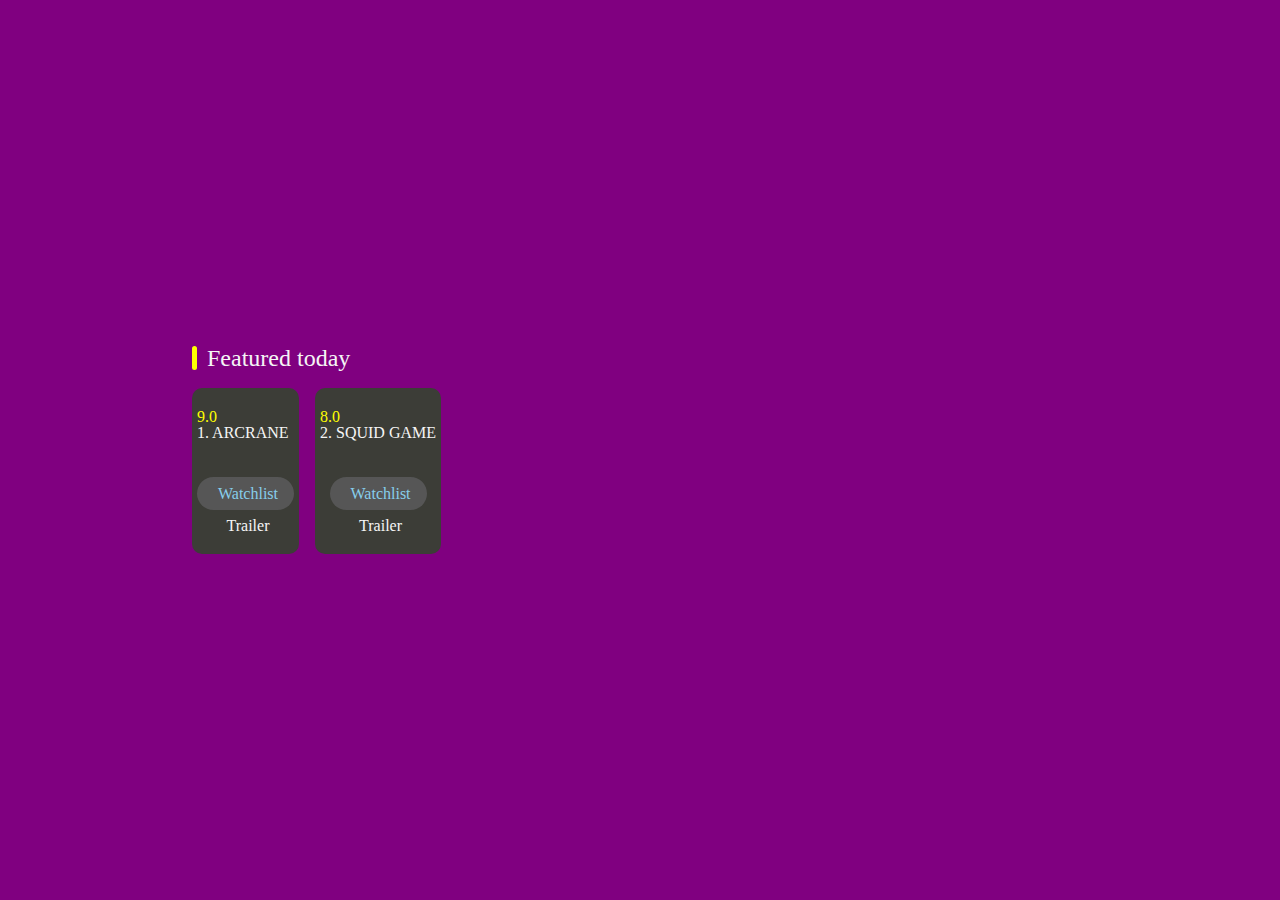
==== index.html @ 0be27c81 "Add files via upload" ====
<!DOCTYPE html>
<html lang="en">
<head>
    <meta charset="UTF-8">
    <meta name="viewport" content="width=device-width, initial-scale=1.0">
    <title>IMDB</title>
    <link rel="stylesheet" href="main.style.css">
    <link rel="stylesheet" href="https://cdnjs.cloudflare.com/ajax/libs/font-awesome/6.7.1/css/all.min.css" integrity="sha512-5Hs3dF2AEPkpNAR7UiOHba+lRSJNeM2ECkwxUIxC1Q/FLycGTbNapWXB4tP889k5T5Ju8fs4b1P5z/iB4nMfSQ==" crossorigin="anonymous" referrerpolicy="no-referrer" />
</head>
<body>
    <div class="container">
       <div class="content">
            <!-- Header -->
            <div class="featured-header">
                <div style="width: 5px; height: auto; background-color: yellow; margin-right: 10px; border-radius: 100rem;"></div>
                <span style="color: whitesmoke; font-size: 1.5rem;">Featured today</span> 
            </div>

            <!-- Content -->
            <div class="featured-content">
                <!-- Content Element -->
                <div class="featured-element">
                    <!-- Thumbail -->
                    <div>
                        <img
                            src="https://m.media-amazon.com/images/M/MV5BOWJhYjdjNWEtMWFmNC00ZjNkLThlZGEtN2NkM2U3NTVmMjZkXkEyXkFqcGc@._V1_QL75_UY207_CR13,0,140,207_.jpg" 
                            alt=""
                        />
                    </div>
    
                    <!-- Content Detail -->
                    <div class="featured-detail">
                        <div class="featured-detail-header">
                            <p>
                                <i class="fa-solid fa-star" style="color: yellow"></i>
                                <span style="color: yellow;">
                                    9.0
                                </span>
                            </p>
                            <p>1. ARCRANE</p>
                        </div>
        
                        <!-- Button -->
                        <div class="featured-detail-button">
                            <!-- #TODO: Watchlist button -->
                            <div>
                                <a class="primary-btn" href="arcane.html">
                                    <i class="fa-solid fa-plus" style="margin-right: 5px; font-size: 0.8rem;"></i>
                                    Watchlist
                                </a>
                            </div>
        
                            <!-- #TODO: Trailer -->
                            <div>
                                <a class="secondary-btn">
                                    <i class="fa-solid fa-play" style="margin-right: 5px; font-size: 0.8rem;"></i>
                                    Trailer
                                </a>
                            </div>
                        </div>
                    </div>
                </div>

                <div class="featured-element">
                    <!-- Thumbail -->
                    <div>
                        <img
                            src="https://m.media-amazon.com/images/M/MV5BYTYzMTlmNDctNmVkNS00YzRlLWE5MjAtODdjZWRkYzRlNWVlXkEyXkFqcGc@._V1_QL75_UX140_CR0,0,140,207_.jpg" 
                            alt=""
                        />
                    </div>
    
                    <!-- Content Detail -->
                    <div class="featured-detail">
                        <div class="featured-detail-header">
                            <p>
                                <i class="fa-solid fa-star" style="color: yellow"></i>
                                <span style="color: yellow;">
                                    8.0
                                </span>
                            </p>
                            <p>2. SQUID GAME</p>
                        </div>
        
                        <!-- Button -->
                        <div class="featured-detail-button">
                            <!-- #TODO: Watchlist button -->
                            <div>
                                <a class="primary-btn" href="squid.html">
                                    <i class="fa-solid fa-plus" style="margin-right: 5px; font-size: 0.8rem;"></i>
                                    Watchlist
                                </a>
                            </div>
        
                            <!-- #TODO: Trailer -->
                            <div>
                                <a class="secondary-btn">
                                    <i class="fa-solid fa-play" style="margin-right: 5px; font-size: 0.8rem;"></i>
                                    Trailer
                                </a>
                            </div>
                        </div>
                    </div>
                </div>
       </div> 
    </div>
</body>
</html>
---- main.style.css ----
/* http://meyerweb.com/eric/tools/css/reset/ 
   v2.0 | 20110126
   License: none (public domain)
*/

html, body, div, span, applet, object, iframe,
h1, h2, h3, h4, h5, h6, p, blockquote, pre,
a, abbr, acronym, address, big, cite, code,
del, dfn, em, img, ins, kbd, q, s, samp,
small, strike, strong, sub, sup, tt, var,
b, u, i, center,
dl, dt, dd, ol, ul, li,
fieldset, form, label, legend,
table, caption, tbody, tfoot, thead, tr, th, td,
article, aside, canvas, details, embed, 
figure, figcaption, footer, header, hgroup, 
menu, nav, output, ruby, section, summary,
time, mark, audio, video {
	margin: 0;
	padding: 0;
	border: 0;
	font-size: 100%;
	font: inherit;
	vertical-align: baseline;
}
/* HTML5 display-role reset for older browsers */
article, aside, details, figcaption, figure, 
footer, header, hgroup, menu, nav, section {
	display: block;
}
body {
	line-height: 1;
}
ol, ul {
	list-style: none;
}
blockquote, q {
	quotes: none;
}
blockquote:before, blockquote:after,
q:before, q:after {
	content: '';
	content: none;
}
table {
	border-collapse: collapse;
	border-spacing: 0;
}

.container {
    height: 100vh;
    width: 100vw;
    display: flex;
    justify-content: center;
    align-items: center;
    background-color: purple;
}

.content {
    width: 70vw;
    margin-left: auto;
    margin-right: auto;
}

.featured-header {
    display: flex;
    margin-bottom: 2vh;
}

.featured-content {
    display: flex;
    gap: 1rem;
}

.featured-element {
    background-color: #3C3D37;
    border-radius: 10px;
    img {
        border-radius: 10px 10px 0px 0px;
    }
}

.featured-detail {
    padding: 5px;
    padding-bottom: 20px;
}

.featured-detail-header {
    margin-bottom: 5vh;

    p {
        color: whitesmoke;
    }
}

.featured-detail-button {
    display: flex;
    gap: 1rem;
    flex-direction: column;
    justify-content: center;
    align-items: center;
}

.primary-btn {
    background-color: #565656;
    text-decoration: none;
    color: skyblue;
    padding: 0.5rem 1rem;
    border-radius: 15rem;
}

.secondary-btn {
    text-decoration: none;
    color: whitesmoke;
    padding: 0.5rem 1rem;
    border-radius: 15rem;
}
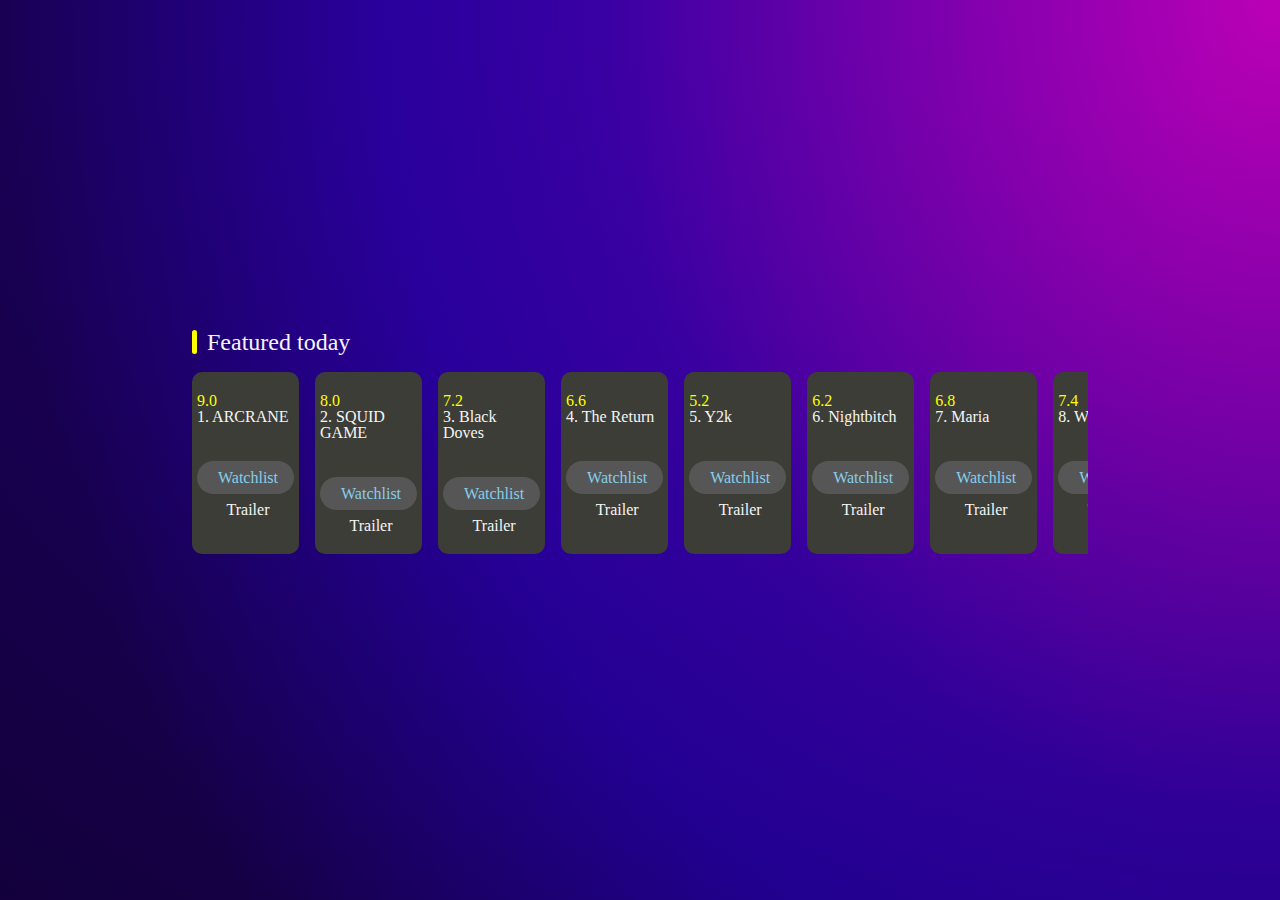
==== commit ba1934e1: "update pickup page" ====
--- a/index.html
+++ b/index.html
@@ -42,7 +42,7 @@
         
                         <!-- Button -->
                         <div class="featured-detail-button">
-                            <!-- #TODO: Watchlist button -->
+                            <!-- Watchlist button -->
                             <div>
                                 <a class="primary-btn" href="arcane.html">
                                     <i class="fa-solid fa-plus" style="margin-right: 5px; font-size: 0.8rem;"></i>
@@ -50,9 +50,9 @@
                                 </a>
                             </div>
         
-                            <!-- #TODO: Trailer -->
-                            <div>
-                                <a class="secondary-btn">
+                            <!-- Trailer -->
+                            <div>
+                                <a class="secondary-btn" href="https://www.youtube.com/watch?v=4Ps6nV4wiCE" target="_blank">
                                     <i class="fa-solid fa-play" style="margin-right: 5px; font-size: 0.8rem;"></i>
                                     Trailer
                                 </a>
@@ -84,7 +84,7 @@
         
                         <!-- Button -->
                         <div class="featured-detail-button">
-                            <!-- #TODO: Watchlist button -->
+                            <!-- Watchlist button -->
                             <div>
                                 <a class="primary-btn" href="squid.html">
                                     <i class="fa-solid fa-plus" style="margin-right: 5px; font-size: 0.8rem;"></i>
@@ -92,17 +92,264 @@
                                 </a>
                             </div>
         
-                            <!-- #TODO: Trailer -->
-                            <div>
-                                <a class="secondary-btn">
-                                    <i class="fa-solid fa-play" style="margin-right: 5px; font-size: 0.8rem;"></i>
-                                    Trailer
-                                </a>
-                            </div>
-                        </div>
-                    </div>
-                </div>
-       </div> 
+                            <!-- Trailer -->
+                            <div>
+                                <a class="secondary-btn" href="https://www.youtube.com/watch?v=oqxAJKy0ii4" target="_blank">
+                                    <i class="fa-solid fa-play" style="margin-right: 5px; font-size: 0.8rem;"></i>
+                                    Trailer
+                                </a>
+                            </div>
+                        </div>
+                    </div>
+                </div>
+                <div class="featured-element">
+                    <!-- Thumbail -->
+                    <div>
+                        <img
+                            src="https://m.media-amazon.com/images/M/MV5BMDQyNzE2NmYtMzExMy00NTBjLWE4ODItNjI1OTNkZWVjNDUyXkEyXkFqcGc@._V1_QL75_UX140_CR0,0,140,207_.jpg" 
+                            alt=""
+                        />
+                    </div>
+    
+                    <!-- Content Detail -->
+                    <div class="featured-detail">
+                        <div class="featured-detail-header">
+                            <p>
+                                <i class="fa-solid fa-star" style="color: yellow"></i>
+                                <span style="color: yellow;">
+                                    7.2
+                                </span>
+                            </p>
+                            <p>3. Black Doves</p>
+                        </div>
+        
+                        <!-- Button -->
+                        <div class="featured-detail-button">
+                            <!-- Watchlist button -->
+                            <div>
+                                <a class="primary-btn" href="#">
+                                    <i class="fa-solid fa-plus" style="margin-right: 5px; font-size: 0.8rem;"></i>
+                                    Watchlist
+                                </a>
+                            </div>
+        
+                            <!-- Trailer -->
+                            <div>
+                                <a class="secondary-btn">
+                                    <i class="fa-solid fa-play" style="margin-right: 5px; font-size: 0.8rem;"></i>
+                                    Trailer
+                                </a>
+                            </div>
+                        </div>
+                    </div>
+                </div>
+                <div class="featured-element">
+                    <!-- Thumbail -->
+                    <div>
+                        <img
+                            src="https://m.media-amazon.com/images/M/MV5BMDNlNzQ5NDAtYTdlZC00YTRiLTg0ZWUtMmY5NWYyNzdiYTYyXkEyXkFqcGc@._V1_QL75_UX140_CR0,0,140,207_.jpg" 
+                            alt=""
+                        />
+                    </div>
+    
+                    <!-- Content Detail -->
+                    <div class="featured-detail">
+                        <div class="featured-detail-header">
+                            <p>
+                                <i class="fa-solid fa-star" style="color: yellow"></i>
+                                <span style="color: yellow;">
+                                    6.6
+                                </span>
+                            </p>
+                            <p>4. The Return</p>
+                        </div>
+        
+                        <!-- Button -->
+                        <div class="featured-detail-button">
+                            <!-- Watchlist button -->
+                            <div>
+                                <a class="primary-btn" href="#">
+                                    <i class="fa-solid fa-plus" style="margin-right: 5px; font-size: 0.8rem;"></i>
+                                    Watchlist
+                                </a>
+                            </div>
+        
+                            <!-- Trailer -->
+                            <div>
+                                <a class="secondary-btn">
+                                    <i class="fa-solid fa-play" style="margin-right: 5px; font-size: 0.8rem;"></i>
+                                    Trailer
+                                </a>
+                            </div>
+                        </div>
+                    </div>
+                </div>
+                <div class="featured-element">
+                    <!-- Thumbail -->
+                    <div>
+                        <img
+                            src="https://m.media-amazon.com/images/M/MV5BYTQxNWJmYTEtZTMzMS00MDk1LTlkMTgtYmRhOTRmMjdkOGRiXkEyXkFqcGc@._V1_QL75_UY207_CR0,0,140,207_.jpg" 
+                            alt=""
+                        />
+                    </div>
+    
+                    <!-- Content Detail -->
+                    <div class="featured-detail">
+                        <div class="featured-detail-header">
+                            <p>
+                                <i class="fa-solid fa-star" style="color: yellow"></i>
+                                <span style="color: yellow;">
+                                    5.2
+                                </span>
+                            </p>
+                            <p>5. Y2k</p>
+                        </div>
+        
+                        <!-- Button -->
+                        <div class="featured-detail-button">
+                            <!-- Watchlist button -->
+                            <div>
+                                <a class="primary-btn" href="#">
+                                    <i class="fa-solid fa-plus" style="margin-right: 5px; font-size: 0.8rem;"></i>
+                                    Watchlist
+                                </a>
+                            </div>
+        
+                            <!-- Trailer -->
+                            <div>
+                                <a class="secondary-btn">
+                                    <i class="fa-solid fa-play" style="margin-right: 5px; font-size: 0.8rem;"></i>
+                                    Trailer
+                                </a>
+                            </div>
+                        </div>
+                    </div>
+                </div>
+                <div class="featured-element">
+                    <!-- Thumbail -->
+                    <div>
+                        <img
+                            src="https://m.media-amazon.com/images/M/MV5BNjI2NzNjMDAtMjI3NC00YzJhLWIyYTktNzZhMzg0MmRkNDM3XkEyXkFqcGc@._V1_QL75_UX140_CR0,1,140,207_.jpg" 
+                            alt=""
+                        />
+                    </div>
+    
+                    <!-- Content Detail -->
+                    <div class="featured-detail">
+                        <div class="featured-detail-header">
+                            <p>
+                                <i class="fa-solid fa-star" style="color: yellow"></i>
+                                <span style="color: yellow;">
+                                    6.2
+                                </span>
+                            </p>
+                            <p>6. Nightbitch</p>
+                        </div>
+        
+                        <!-- Button -->
+                        <div class="featured-detail-button">
+                            <!-- Watchlist button -->
+                            <div>
+                                <a class="primary-btn" href="#">
+                                    <i class="fa-solid fa-plus" style="margin-right: 5px; font-size: 0.8rem;"></i>
+                                    Watchlist
+                                </a>
+                            </div>
+        
+                            <!-- Trailer -->
+                            <div>
+                                <a class="secondary-btn">
+                                    <i class="fa-solid fa-play" style="margin-right: 5px; font-size: 0.8rem;"></i>
+                                    Trailer
+                                </a>
+                            </div>
+                        </div>
+                    </div>
+                </div>
+                <div class="featured-element">
+                    <!-- Thumbail -->
+                    <div>
+                        <img
+                            src="https://m.media-amazon.com/images/M/MV5BMmJlZTkzOWMtYjBmMi00MWY2LTg0YTUtNGUzZjI0MzgxYTY4XkEyXkFqcGc@._V1_QL75_UX140_CR0,0,140,207_.jpg" 
+                            alt=""
+                        />
+                    </div>
+    
+                    <!-- Content Detail -->
+                    <div class="featured-detail">
+                        <div class="featured-detail-header">
+                            <p>
+                                <i class="fa-solid fa-star" style="color: yellow"></i>
+                                <span style="color: yellow;">
+                                    6.8
+                                </span>
+                            </p>
+                            <p>7. Maria</p>
+                        </div>
+        
+                        <!-- Button -->
+                        <div class="featured-detail-button">
+                            <!-- Watchlist button -->
+                            <div>
+                                <a class="primary-btn" href="#">
+                                    <i class="fa-solid fa-plus" style="margin-right: 5px; font-size: 0.8rem;"></i>
+                                    Watchlist
+                                </a>
+                            </div>
+        
+                            <!-- Trailer -->
+                            <div>
+                                <a class="secondary-btn">
+                                    <i class="fa-solid fa-play" style="margin-right: 5px; font-size: 0.8rem;"></i>
+                                    Trailer
+                                </a>
+                            </div>
+                        </div>
+                    </div>
+                </div>
+                <div class="featured-element">
+                    <!-- Thumbail -->
+                    <div>
+                        <img
+                            src="https://m.media-amazon.com/images/M/MV5BYWFiOTcwNzItMTg5Mi00ZTU4LThkZWYtYWNmZWQ1ODE5ZTVmXkEyXkFqcGc@._V1_QL75_UX140_CR0,0,140,207_.jpg" 
+                            alt=""
+                        />
+                    </div>
+    
+                    <!-- Content Detail -->
+                    <div class="featured-detail">
+                        <div class="featured-detail-header">
+                            <p>
+                                <i class="fa-solid fa-star" style="color: yellow"></i>
+                                <span style="color: yellow;">
+                                    7.4
+                                </span>
+                            </p>
+                            <p>8. What if...?</p>
+                        </div>
+        
+                        <!-- Button -->
+                        <div class="featured-detail-button">
+                            <!-- Watchlist button -->
+                            <div>
+                                <a class="primary-btn" href="#">
+                                    <i class="fa-solid fa-plus" style="margin-right: 5px; font-size: 0.8rem;"></i>
+                                    Watchlist
+                                </a>
+                            </div>
+        
+                            <!-- Trailer -->
+                            <div>
+                                <a class="secondary-btn">
+                                    <i class="fa-solid fa-play" style="margin-right: 5px; font-size: 0.8rem;"></i>
+                                    Trailer
+                                </a>
+                            </div>
+                        </div>
+                    </div>
+                </div>
+            </div> 
+        </div> 
     </div>
 </body>
 </html>--- a/main.style.css
+++ b/main.style.css
@@ -47,13 +47,21 @@
 	border-spacing: 0;
 }
 
+body {
+    background-blend-mode: overlay, screen, screen, screen, screen, screen, screen, screen, normal;
+    background-image: radial-gradient(at 100vw 0px, rgb(73, 0, 133) 0%, rgb(32, 0, 51) 100%), radial-gradient(farthest-side at 100vw 0px, rgb(189, 17, 97) 0%, rgba(73, 0, 170, 0.55) 70%, rgba(73, 0, 170, 0) 100%), url("https://m.media-amazon.com/images/G/01/IMDb/design/prototypes/vlp/dot-pattern-left._CB1198675309_.png"), url("https://m.media-amazon.com/images/G/01/IMDb/design/prototypes/vlp/dot-pattern-right._CB1198675309_.png"), url("https://m.media-amazon.com/images/G/01/IMDb/design/prototypes/vlp/dot-pattern-left._CB1198675309_.png"), url("https://m.media-amazon.com/images/G/01/IMDb/design/prototypes/vlp/dot-pattern-right._CB1198675309_.png"), url("https://m.media-amazon.com/images/G/01/IMDb/design/prototypes/vlp/dot-pattern-left._CB1198675309_.png"), url("https://m.media-amazon.com/images/G/01/IMDb/design/prototypes/vlp/dot-pattern-right._CB1198675309_.png"), url("https://m.media-amazon.com/images/G/01/IMDb/design/prototypes/vlp/smoke-bg_v2.jpg");
+    background-position: right top, right top, left 200px, right min(100vmin, 20%), left min(500vmin, 50%), right min(700vmin, 60%), left min(80vmax, 90%), right min(90vmax, 95%), right top;
+    background-repeat: no-repeat, no-repeat, no-repeat, no-repeat, no-repeat, no-repeat, no-repeat, no-repeat, repeat-y;
+    background-size: max(800px, 100%) 100%, 100% max(120vw, 1200px), max(50%, 250px), max(50%, 250px), max(50%, 250px), max(50%, 250px), max(50%, 250px), max(50%, 250px), auto;
+    background-color: rgb(73, 0, 133);
+}
+
 .container {
     height: 100vh;
     width: 100vw;
     display: flex;
     justify-content: center;
     align-items: center;
-    background-color: purple;
 }
 
 .content {
@@ -70,6 +78,25 @@
 .featured-content {
     display: flex;
     gap: 1rem;
+    overflow-x: scroll;
+    padding-bottom: 1rem;
+    box-sizing: content-box;
+}
+
+/* width */
+.featured-content::-webkit-scrollbar {
+    height: 10px;
+}
+
+/* Handle */
+.featured-content::-webkit-scrollbar-thumb {
+    background: #4c4c4c;
+    border-radius: 20px;
+}
+
+/* Handle on hover */
+.featured-content::-webkit-scrollbar-thumb:hover {
+    background: #363636; 
 }
 
 .featured-element {
